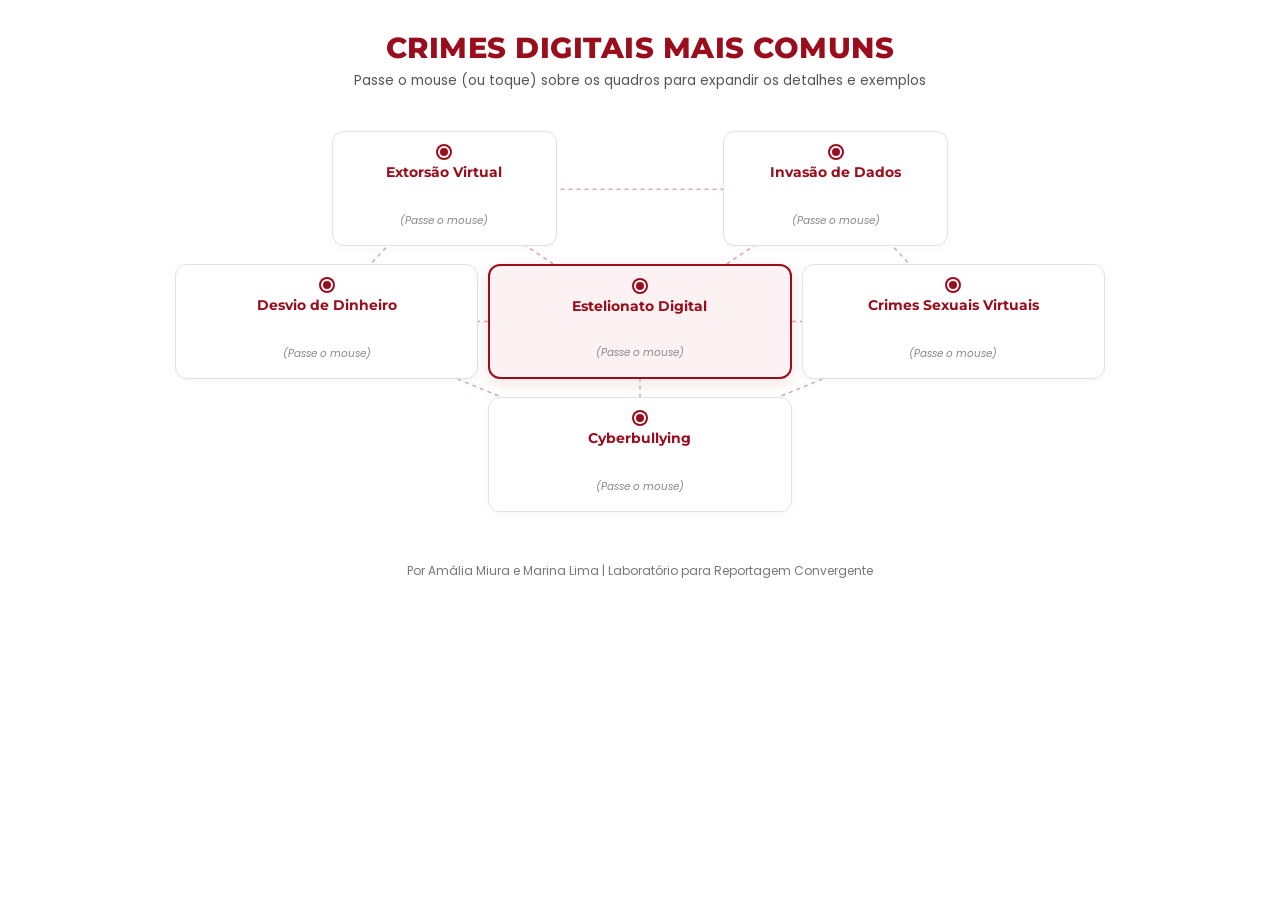
==== assets/infograficos/crimes-mais-comuns.html @ 5aa974a7 "publica: landing Das Ruas as Telas (materia de Amalia Miura e Marina Lima)" ====
<!DOCTYPE html>
<html lang="pt-BR">
<head>
  <meta charset="UTF-8">
  <meta name="viewport" content="width=device-width, initial-scale=1.0">
  <title>Infográfico Interativo - Crimes Digitais</title>
  
  <!-- Importação das Fontes Montserrat e Poppins -->
  <link rel="preconnect" href="https://fonts.googleapis.com">
  <link rel="preconnect" href="https://fonts.gstatic.com" crossorigin>
  <link href="https://fonts.googleapis.com/css2?family=Montserrat:wght@600;700;800&family=Poppins:wght@400;500;600&display=swap" rel="stylesheet">

  <style>
    * {
      box-sizing: border-box;
      margin: 0;
      padding: 0;
    }

    body {
      font-family: 'Poppins', sans-serif;
      background-color: #ffffff;
      color: #000000;
      text-align: center;
      padding: 30px 15px;
    }

    .infographic-wrapper {
      width: 100%;
      max-width: 950px;
      margin: 0 auto;
      text-align: center;
    }

    .infographic-header {
      font-family: 'Montserrat', sans-serif;
      color: #9A0D1C;
      font-size: 1.8rem;
      font-weight: 800;
      margin-bottom: 6px;
      text-transform: uppercase;
      letter-spacing: 0.5px;
      text-align: center;
    }

    .infographic-subtitle {
      font-family: 'Poppins', sans-serif;
      color: #555555;
      font-size: 0.85rem;
      margin-bottom: 30px;
      text-align: center;
    }

    /* Container da Teia em Rede */
    .net-container {
      position: relative;
      width: 100%;
      padding: 10px;
    }

    /* Teia de Linhas SVG ao Fundo */
    .network-svg {
      position: absolute;
      top: 0;
      left: 0;
      width: 100%;
      height: 100%;
      z-index: 0;
      pointer-events: none;
    }

    .net-line {
      stroke: #9A0D1C;
      stroke-width: 1.5;
      stroke-dasharray: 4 4;
      opacity: 0.35;
    }

    /* Grid de 12 Colunas para Centralização Perfeita dos Elementos */
    .net-grid {
      position: relative;
      z-index: 1;
      display: grid;
      grid-template-columns: repeat(12, 1fr);
      gap: 18px 10px;
      align-items: center;
      width: 100%;
    }

    /* Posições das Colunas na Grade */
    .top-left-node {
      grid-column: 3 / span 3;
    }

    .top-right-node {
      grid-column: 8 / span 3;
    }

    .mid-left-node {
      grid-column: 1 / span 4;
    }

    .mid-center-node {
      grid-column: 5 / span 4;
    }

    .mid-right-node {
      grid-column: 9 / span 4;
    }

    .bottom-center-node {
      grid-column: 5 / span 4;
    }

    /* Cartão de Crime */
    .crime-card {
      background: #ffffff;
      border: 1.5px solid #e2e2e2;
      border-radius: 12px;
      padding: 16px 10px;
      cursor: pointer;
      transition: all 0.35s cubic-bezier(0.25, 0.8, 0.25, 1);
      box-shadow: 0 3px 10px rgba(0,0,0,0.03);
      text-align: center;
      display: flex;
      flex-direction: column;
      align-items: center;
      justify-content: flex-start;
      min-height: 115px;
    }

    /* Destaque do Nó Central (Estelionato) */
    .crime-card.center-node {
      border: 2px solid #9A0D1C;
      background: #fdf2f3;
      box-shadow: 0 4px 15px rgba(154, 13, 28, 0.12);
    }

    /* Ponto Indicador */
    .node-dot {
      width: 8px;
      height: 8px;
      background-color: #9A0D1C;
      border-radius: 50%;
      margin-bottom: 8px;
      box-shadow: 0 0 0 2px #ffffff, 0 0 0 4px #9A0D1C;
      transition: all 0.3s ease;
    }

    /* Efeito de Foco/Esmaecimento ao Passar o Mouse */
    .net-container:hover .crime-card {
      opacity: 0.35;
      filter: grayscale(40%);
    }

    .net-container .crime-card:hover {
      opacity: 1;
      filter: grayscale(0%);
      border-color: #9A0D1C;
      background: #ffffff;
      transform: translateY(-6px);
      box-shadow: 0 8px 25px rgba(154, 13, 28, 0.2);
    }

    .net-container .crime-card:hover .node-dot {
      transform: scale(1.4);
      background-color: #ffffff;
      box-shadow: 0 0 0 2px #9A0D1C, 0 0 0 5px #9A0D1C;
    }

    .crime-title {
      font-family: 'Montserrat', sans-serif;
      color: #9A0D1C;
      font-size: 0.88rem;
      font-weight: 700;
      margin-bottom: 4px;
      text-align: center;
      line-height: 1.25;
    }

    .hover-hint {
      font-family: 'Poppins', sans-serif;
      font-size: 0.65rem;
      color: #888888;
      font-style: italic;
      transition: opacity 0.3s ease;
      text-align: center;
      margin-top: auto;
    }

    .crime-card:hover .hover-hint {
      opacity: 0;
      height: 0;
      margin: 0;
      overflow: hidden;
    }

    /* Descrição Revelada no Hover */
    .crime-desc {
      font-family: 'Poppins', sans-serif;
      color: #000000;
      font-size: 0.74rem;
      line-height: 1.45;
      max-height: 0;
      opacity: 0;
      overflow: hidden;
      transition: all 0.4s ease-in-out;
      margin-top: 0;
      text-align: center;
    }

    .crime-card:hover .crime-desc {
      max-height: 250px;
      opacity: 1;
      margin-top: 8px;
    }

    .example-box {
      background-color: #fdf2f3;
      border-left: 2.5px solid #9A0D1C;
      padding: 6px 8px;
      border-radius: 4px;
      margin-top: 8px;
      font-size: 0.71rem;
      color: #222222;
      text-align: center;
    }

    /* Rodapé de Autoria */
    .infographic-footer {
      font-family: 'Poppins', sans-serif;
      color: #777777;
      font-size: 0.75rem;
      margin-top: 40px;
      text-align: center;
    }

    /* Responsividade em celulares */
    @media (max-width: 680px) {
      .net-grid {
        display: flex;
        flex-direction: column;
        gap: 12px;
      }
      .network-svg {
        display: none;
      }
    }
  </style>
</head>
<body>

  <div class="infographic-wrapper">
    <h1 class="infographic-header">Crimes Digitais Mais Comuns</h1>
    <p class="infographic-subtitle">Passe o mouse (ou toque) sobre os quadros para expandir os detalhes e exemplos</p>

    <div class="net-container">
      
      <!-- Linhas Conectoras Conectando a Teia -->
      <svg class="network-svg" xmlns="http://www.w3.org/2000/svg">
        <!-- Linha do Anel Superior: Extorsão <-> Invasão de Dados -->
        <line x1="29%" y1="17%" x2="71%" y2="17%" class="net-line" />

        <!-- Anel Periférico -->
        <line x1="29%" y1="17%" x2="16%" y2="50%" class="net-line" />
        <line x1="71%" y1="17%" x2="84%" y2="50%" class="net-line" />
        <line x1="16%" y1="50%" x2="50%" y2="83%" class="net-line" />
        <line x1="84%" y1="50%" x2="50%" y2="83%" class="net-line" />

        <!-- Raios Conectores com o Centro (Estelionato) -->
        <line x1="50%" y1="50%" x2="29%" y2="17%" class="net-line" />
        <line x1="50%" y1="50%" x2="71%" y2="17%" class="net-line" />
        <line x1="50%" y1="50%" x2="16%" y2="50%" class="net-line" />
        <line x1="50%" y1="50%" x2="84%" y2="50%" class="net-line" />
        <line x1="50%" y1="50%" x2="50%" y2="83%" class="net-line" />
      </svg>

      <div class="net-grid">
        
        <!-- LINHA SUPERIOR: Extorsão e Invasão de Dados Centralizadas no Topo -->
        <div class="crime-card top-left-node">
          <div class="node-dot"></div>
          <div class="crime-title">Extorsão Virtual</div>
          <span class="hover-hint">(Passe o mouse)</span>
          <div class="crime-desc">
            Ameaça ou constrangimento no meio digital para forçar a vítima a realizar transferências financeiras.
            <div class="example-box">
              <strong>Exemplo:</strong> Golpe do "falso sequestro" por ligações ou mensagens alegando familiares reféns.
            </div>
          </div>
        </div>

        <div class="crime-card top-right-node">
          <div class="node-dot"></div>
          <div class="crime-title">Invasão de Dados</div>
          <span class="hover-hint">(Passe o mouse)</span>
          <div class="crime-desc">
            Acesso não autorizado a sistemas e dispositivos para sequestro, roubo ou vazamento de informações.
            <div class="example-box">
              <strong>Exemplo:</strong> Ataques de *ransomware* que bloqueiam bancos de dados corporativos e cobram resgate.
            </div>
          </div>
        </div>

        <!-- LINHA CENTRAL: Desvio de Dinheiro | Estelionato (Centro) | Crimes Sexuais -->
        <div class="crime-card mid-left-node">
          <div class="node-dot"></div>
          <div class="crime-title">Desvio de Dinheiro</div>
          <span class="hover-hint">(Passe o mouse)</span>
          <div class="crime-desc">
            Transferências financeiras não autorizadas efetuadas após captura ilícita de credenciais bancárias.
            <div class="example-box">
              <strong>Exemplo:</strong> Invasão de contas e e-mails para realizar transações via PIX sem consentimento.
            </div>
          </div>
        </div>

        <!-- CENTRO: ESTELIONATO DIGITAL -->
        <div class="crime-card mid-center-node center-node">
          <div class="node-dot"></div>
          <div class="crime-title">Estelionato Digital</div>
          <span class="hover-hint">(Passe o mouse)</span>
          <div class="crime-desc">
            Uso de engenharia social e fraudes online para enganar a vítima e obter vantagens financeiras ilícitas.
            <div class="example-box">
              <strong>Exemplo:</strong> Golpe do "falso advogado" cobrando taxas fictícias para liberar indenizações.
            </div>
          </div>
        </div>

        <div class="crime-card mid-right-node">
          <div class="node-dot"></div>
          <div class="crime-title">Crimes Sexuais Virtuais</div>
          <span class="hover-hint">(Passe o mouse)</span>
          <div class="crime-desc">
            Divulgação não consentida de imagens íntimas, chantagem sexual e aliciamento no ambiente digital.
            <div class="example-box">
              <strong>Exemplo:</strong> "Sextortion" (extorsão com fotos íntimas) e vazamento não autorizado de conteúdos.
            </div>
          </div>
        </div>

        <!-- LINHA INFERIOR: Cyberbullying Centralizado -->
        <div class="crime-card bottom-center-node">
          <div class="node-dot"></div>
          <div class="crime-title">Cyberbullying</div>
          <span class="hover-hint">(Passe o mouse)</span>
          <div class="crime-desc">
            Intimidação, humilhação, perseguição e violência psicológica sistemática praticadas na internet.
            <div class="example-box">
              <strong>Exemplo:</strong> Perfis falsos criados para linchamento virtual e envio de ofensas direcionadas.
            </div>
          </div>
        </div>

      </div>
    </div>

    <!-- Assinatura -->
    <div class="infographic-footer">
      Por Amália Miura e Marina Lima | Laboratório para Reportagem Convergente
    </div>
  </div>

</body>
</html>
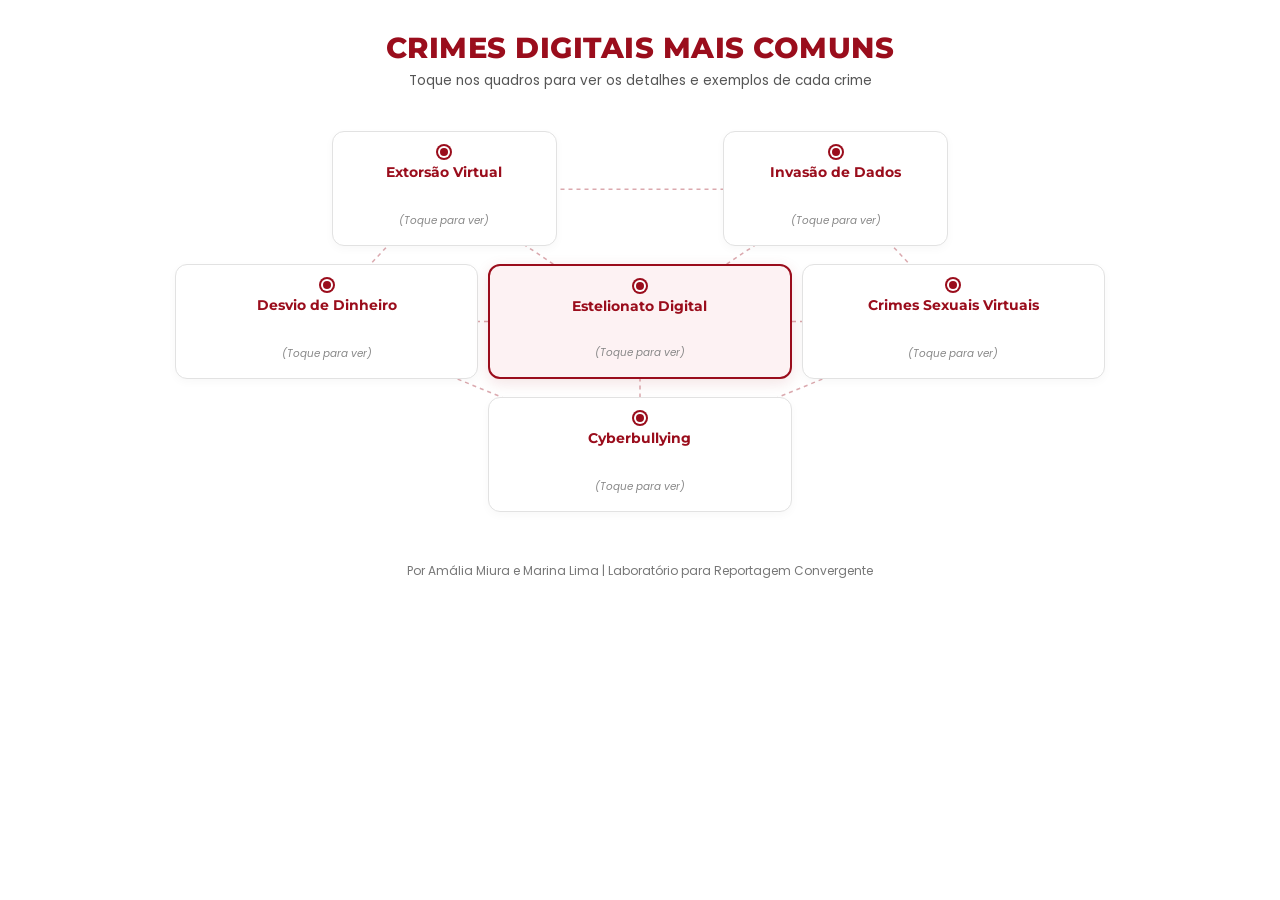
==== commit 57c409dc: "feat(eixo+toque): ano e descricao no eixo X, cards abrem por toque e textos de instrucao atualizados" ====
--- a/assets/infograficos/crimes-mais-comuns.html
+++ b/assets/infograficos/crimes-mais-comuns.html
@@ -209,11 +209,39 @@
       text-align: center;
     }
 
-    .crime-card:hover .crime-desc {
+    .crime-card:hover .crime-desc,
+    .crime-card.is-open .crime-desc,
+    .crime-card:focus-visible .crime-desc {
       max-height: 250px;
       opacity: 1;
       margin-top: 8px;
     }
+
+    /* toque / teclado: mesmo comportamento do hover */
+    .crime-card { cursor: pointer; }
+    .crime-card.is-open,
+    .crime-card:focus-visible {
+      opacity: 1;
+      filter: grayscale(0%);
+      border-color: #9A0D1C;
+      background: #ffffff;
+      transform: translateY(-6px);
+      box-shadow: 0 8px 25px rgba(154, 13, 28, 0.2);
+    }
+    .crime-card.is-open .node-dot,
+    .crime-card:focus-visible .node-dot {
+      transform: scale(1.4);
+      background-color: #ffffff;
+      box-shadow: 0 0 0 2px #9A0D1C, 0 0 0 5px #9A0D1C;
+    }
+    .crime-card.is-open .hover-hint,
+    .crime-card:focus-visible .hover-hint {
+      opacity: 0;
+      height: 0;
+      margin: 0;
+      overflow: hidden;
+    }
+    .crime-card.is-open .crime-desc { max-height: 600px; }
 
     .example-box {
       background-color: #fdf2f3;
@@ -252,7 +280,7 @@
 
   <div class="infographic-wrapper">
     <h1 class="infographic-header">Crimes Digitais Mais Comuns</h1>
-    <p class="infographic-subtitle">Passe o mouse (ou toque) sobre os quadros para expandir os detalhes e exemplos</p>
+    <p class="infographic-subtitle">Toque nos quadros para ver os detalhes e exemplos de cada crime</p>
 
     <div class="net-container">
       
@@ -281,7 +309,7 @@
         <div class="crime-card top-left-node">
           <div class="node-dot"></div>
           <div class="crime-title">Extorsão Virtual</div>
-          <span class="hover-hint">(Passe o mouse)</span>
+          <span class="hover-hint">(Toque para ver)</span>
           <div class="crime-desc">
             Ameaça ou constrangimento no meio digital para forçar a vítima a realizar transferências financeiras.
             <div class="example-box">
@@ -293,7 +321,7 @@
         <div class="crime-card top-right-node">
           <div class="node-dot"></div>
           <div class="crime-title">Invasão de Dados</div>
-          <span class="hover-hint">(Passe o mouse)</span>
+          <span class="hover-hint">(Toque para ver)</span>
           <div class="crime-desc">
             Acesso não autorizado a sistemas e dispositivos para sequestro, roubo ou vazamento de informações.
             <div class="example-box">
@@ -306,7 +334,7 @@
         <div class="crime-card mid-left-node">
           <div class="node-dot"></div>
           <div class="crime-title">Desvio de Dinheiro</div>
-          <span class="hover-hint">(Passe o mouse)</span>
+          <span class="hover-hint">(Toque para ver)</span>
           <div class="crime-desc">
             Transferências financeiras não autorizadas efetuadas após captura ilícita de credenciais bancárias.
             <div class="example-box">
@@ -319,7 +347,7 @@
         <div class="crime-card mid-center-node center-node">
           <div class="node-dot"></div>
           <div class="crime-title">Estelionato Digital</div>
-          <span class="hover-hint">(Passe o mouse)</span>
+          <span class="hover-hint">(Toque para ver)</span>
           <div class="crime-desc">
             Uso de engenharia social e fraudes online para enganar a vítima e obter vantagens financeiras ilícitas.
             <div class="example-box">
@@ -331,7 +359,7 @@
         <div class="crime-card mid-right-node">
           <div class="node-dot"></div>
           <div class="crime-title">Crimes Sexuais Virtuais</div>
-          <span class="hover-hint">(Passe o mouse)</span>
+          <span class="hover-hint">(Toque para ver)</span>
           <div class="crime-desc">
             Divulgação não consentida de imagens íntimas, chantagem sexual e aliciamento no ambiente digital.
             <div class="example-box">
@@ -344,7 +372,7 @@
         <div class="crime-card bottom-center-node">
           <div class="node-dot"></div>
           <div class="crime-title">Cyberbullying</div>
-          <span class="hover-hint">(Passe o mouse)</span>
+          <span class="hover-hint">(Toque para ver)</span>
           <div class="crime-desc">
             Intimidação, humilhação, perseguição e violência psicológica sistemática praticadas na internet.
             <div class="example-box">
@@ -362,5 +390,30 @@
     </div>
   </div>
 
+<script>
+  // toque e teclado: abre/fecha os quadros (no desktop o hover continua igual)
+  document.querySelectorAll('.crime-card').forEach((card) => {
+    card.setAttribute('tabindex', '0');
+    card.setAttribute('role', 'button');
+    card.setAttribute('aria-expanded', 'false');
+    const alternar = () => {
+      const aberto = card.classList.contains('is-open');
+      document.querySelectorAll('.crime-card.is-open').forEach((c) => {
+        c.classList.remove('is-open');
+        c.setAttribute('aria-expanded', 'false');
+        if (c.parentElement) c.parentElement.classList.remove('is-open');
+      });
+      if (!aberto) {
+        card.classList.add('is-open');
+        card.setAttribute('aria-expanded', 'true');
+        if (card.parentElement) card.parentElement.classList.add('is-open');
+      }
+    };
+    card.addEventListener('click', alternar);
+    card.addEventListener('keydown', (e) => {
+      if (e.key === 'Enter' || e.key === ' ') { e.preventDefault(); alternar(); }
+    });
+  });
+</script>
 </body>
 </html>
